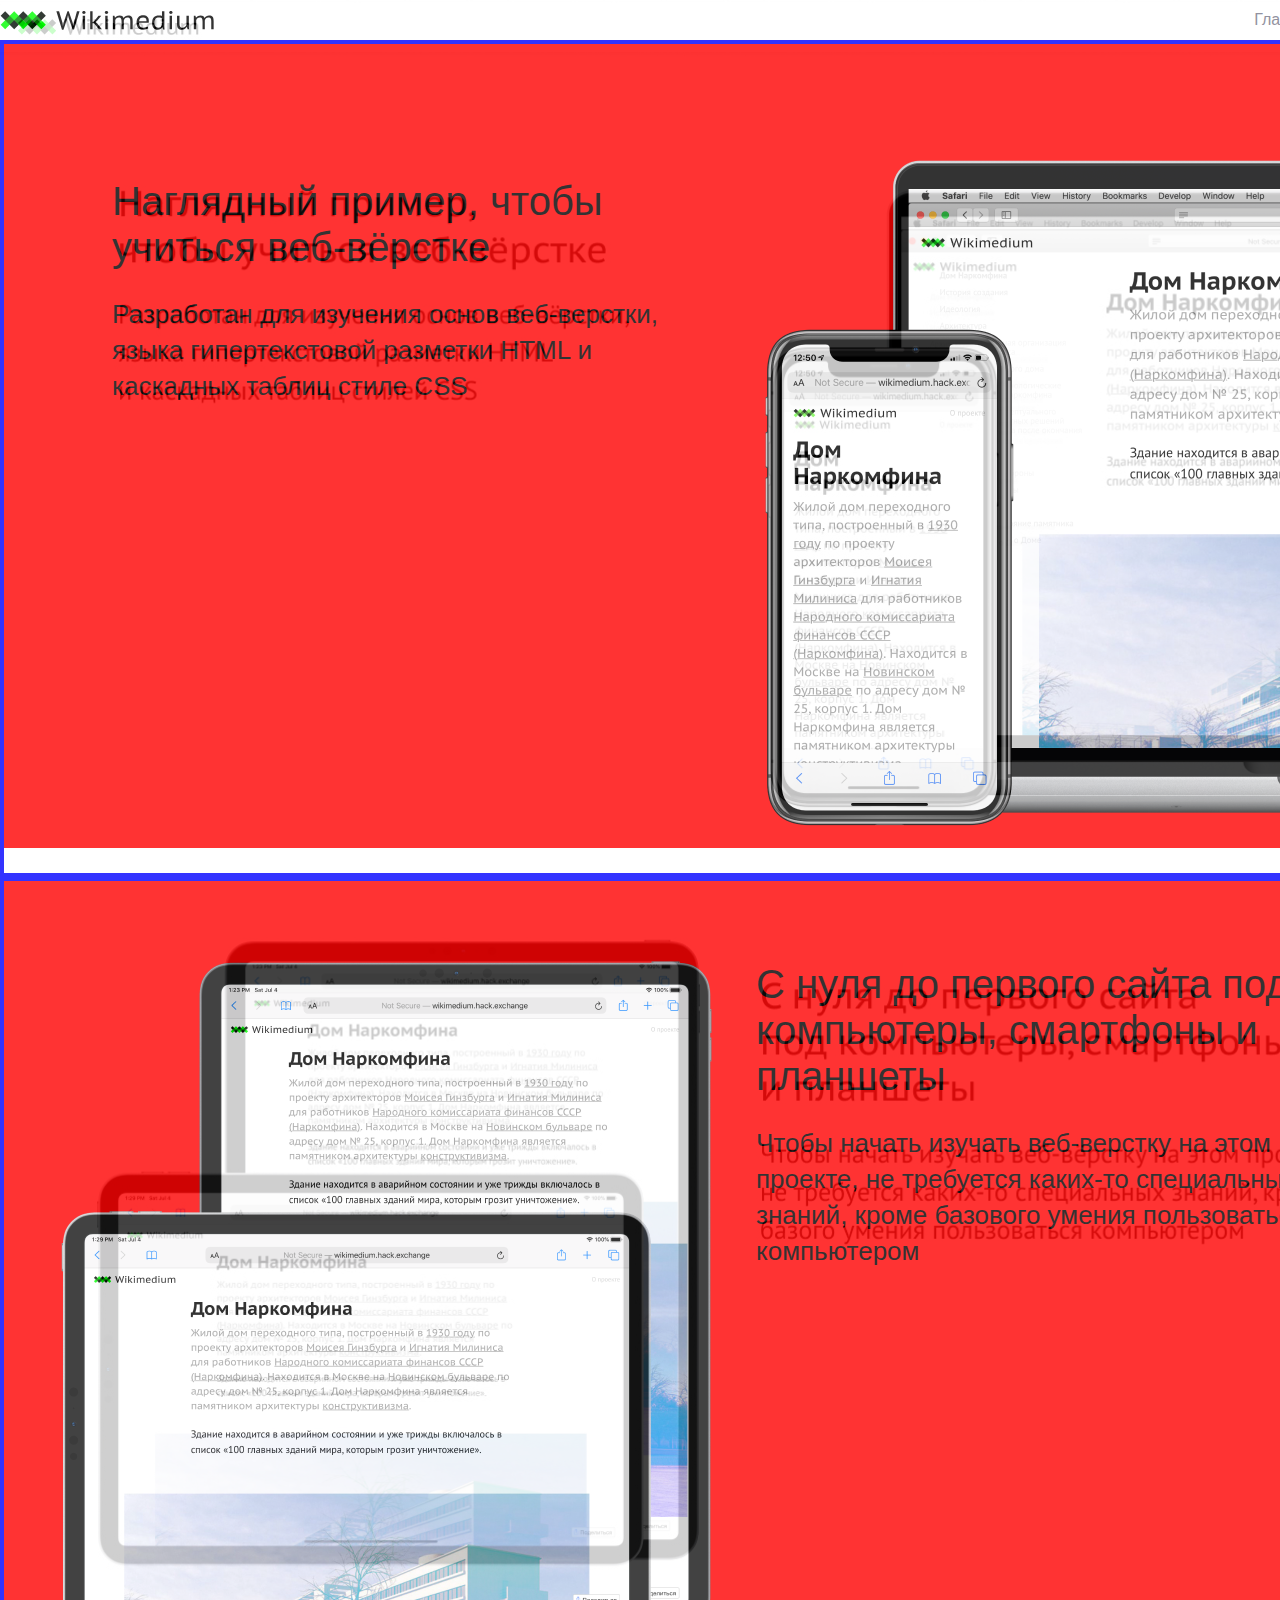
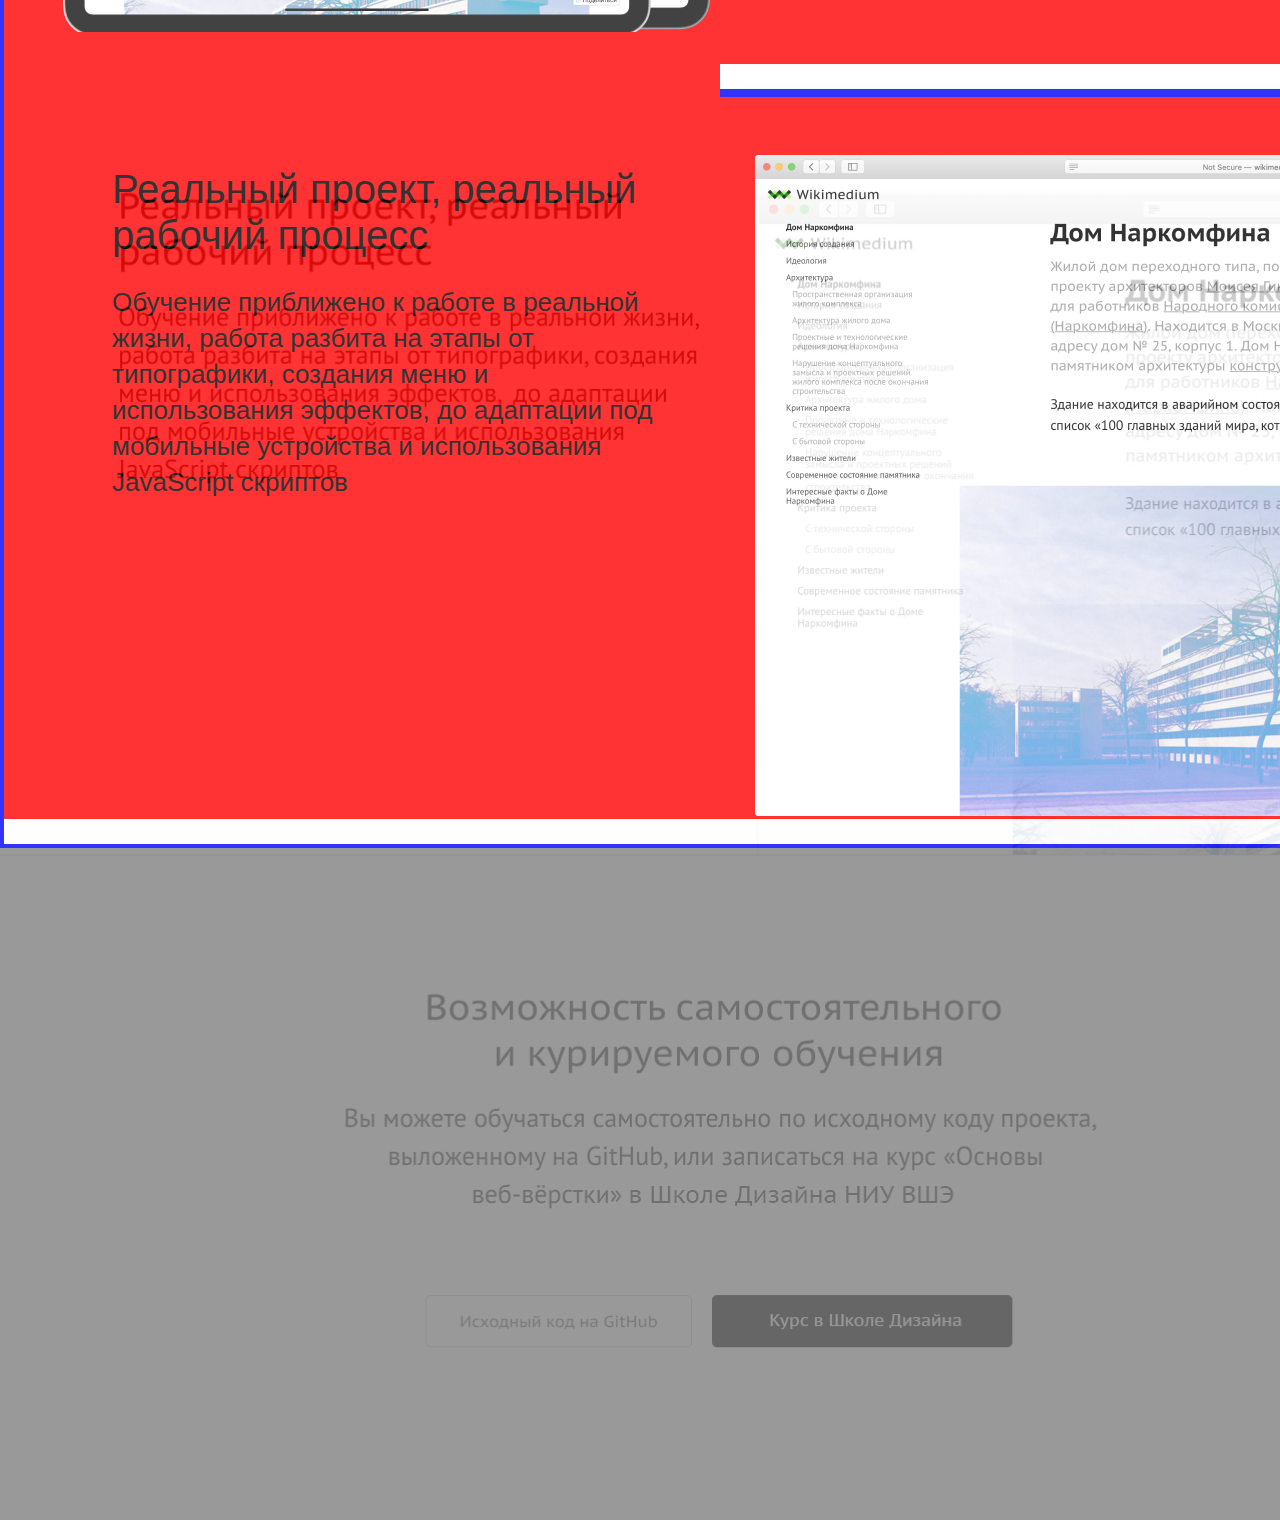
==== about.html @ 5aab0997 "First commit" ====
<!DOCTYPE html>
<html lang="en">
<head>
    <meta charset="UTF-8">
    <meta name="viewport" content="width=device-width, initial-scale=1.0">
    <meta property="og:title" content="Wikimedium">
    <meta property="og:description" content="Проект разработан для мзучения основ веб-верстки, гипертекстовой разметки HTML и каскадных таблиц стилей CSS">
    <meta property="og:image" content="images/narcomfin.jpg">
    <meta property="og:type" content="profile">
    <meta property="og:url" content="">
    <title>О проекте</title>
    <link rel="stylesheet" href="stylesheets/style.css">
    <link rel="stylesheet" href="stylesheets/style.css">
    <link rel="icon" type="image/x-icon" href="images/favicons/favicon.ico" />
    <link rel="icon" type="image/png" href="images/favicons/favicon.png" />
    <style>
        html {
            background: gray;
            display: block;
            height: 3120px;
        }
        body {
            width: 1440px;
            background-color: white;
            display: block;
            margin: 0 auto;
            position: relative;
        }
        body::after {
            position: absolute;
            top: 0;
            left: 0;
            width: 100%;
            height: 3120px;
            content: '';
            background: url(images/1440.png);
            opacity: 0.2;
        }
    </style>
</head>
<body>
    <!-- шапка сайта-->
    <nav class="menubar">
        <img src="images/logo.svg" alt="Логотип сайта викимедиум">
        <ul>
            <li><a href="index.html">Главная</a></li>
            <Li><a href="about.html">О проекте</a></Li>
        </ul>
    </nav>

    <!-- контент-->
    <Section>
       <div>
            <h1>Наглядный пример, чтобы учиться веб-вёрстке</h1>
            <p>Разработан для изучения основ веб-верстки, языка гипертекстовой
            разметки HTML и каскадных таблиц стиле CSS
            </p>
       </div>
       <div>
        <img 
            src="images/about1.png" 
            alt="мокапы айфона и макбука с открытым проектом wikimedium"
        />
       </div>
    </Section>

    <Section>
        <div>
            <img src="images/about2.png" alt="мокапы айфона и макбука с открытым проектом wikimedium">
        </div>
        <div>
            <h1>С нуля до первого сайта под компьютеры, смартфоны и планшеты</h1>
            <p>
            Чтобы начать изучать веб-верстку на этом проекте, не требуется каких-то специальных знаний, кроме базового умения пользоваться компьютером   
            </p>
        </div>
     </Section>

     <Section>
        <div>
             <h1>Реальный проект, реальный рабочий процесс</h1>
             <p>Обучение приближено к работе в реальной жизни, работа разбита на этапы от типографики, создания меню и использования эффектов, до адаптации под мобильные устройства и использования JavaScript скриптов
             </p>
        </div>
        <div>
         <img 
             src="images/about3.png" 
             alt="скрин десктопной версии проекта из браузера"
         />
        </div>
     </Section>
     <!-- AddToAny BEGIN -->
    <div class="a2a_kit a2a_kit_size_32 a2a_default_style">
    <a class="a2a_dd" href="https://www.addtoany.com/share"></a>
    <a class="a2a_button_telegram"></a>
    <a class="a2a_button_skype"></a>
    <a class="a2a_button_vk"></a>
    <a class="a2a_button_odnoklassniki"></a>
    </div>
    <script async src="https://static.addtoany.com/menu/page.js"></script>
    <!-- AddToAny END -->
</body>
</html>
---- stylesheets/style.css ----
@import url('reset.css');
@import url('layout.css');
@import url('sidebar.css');
@import url('menubar.css');
@import url('about.css');
---- stylesheets/style.css ----
@import url('reset.css');
@import url('layout.css');
@import url('sidebar.css');
@import url('menubar.css');
@import url('about.css');
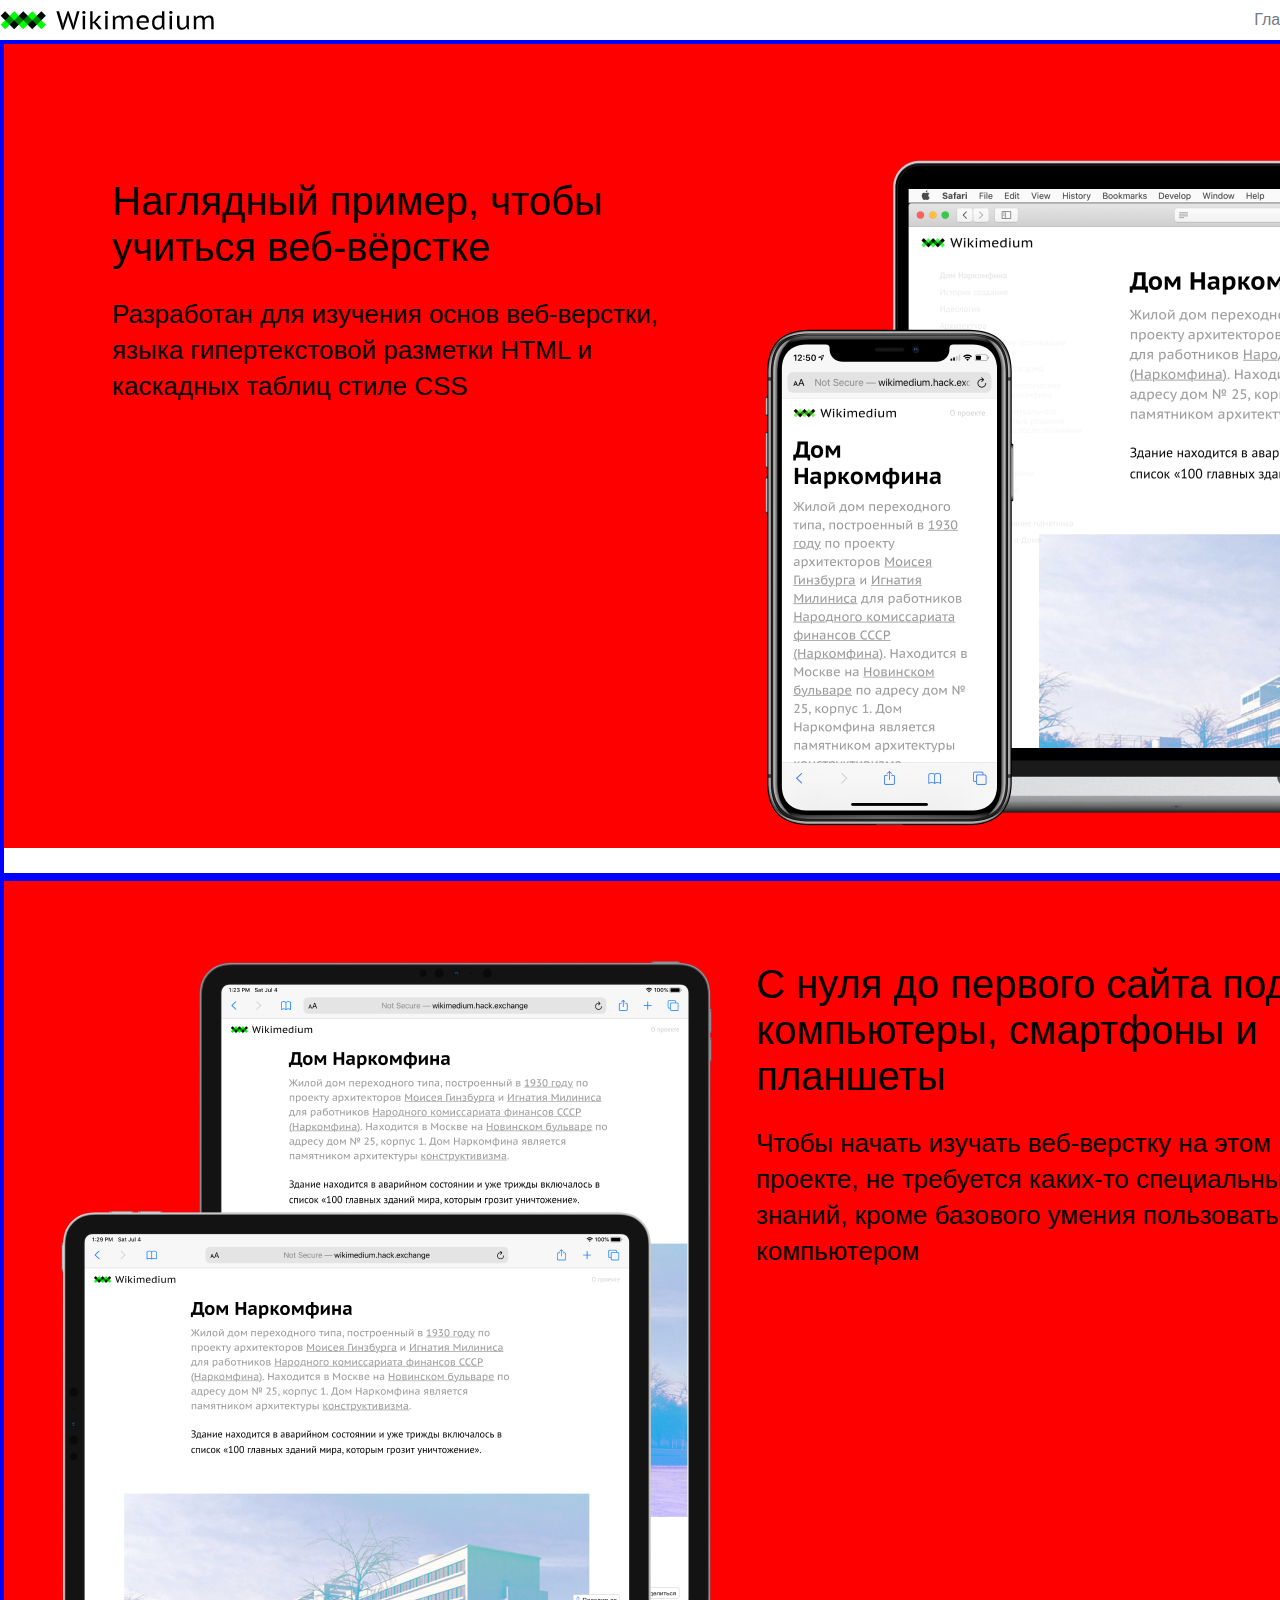
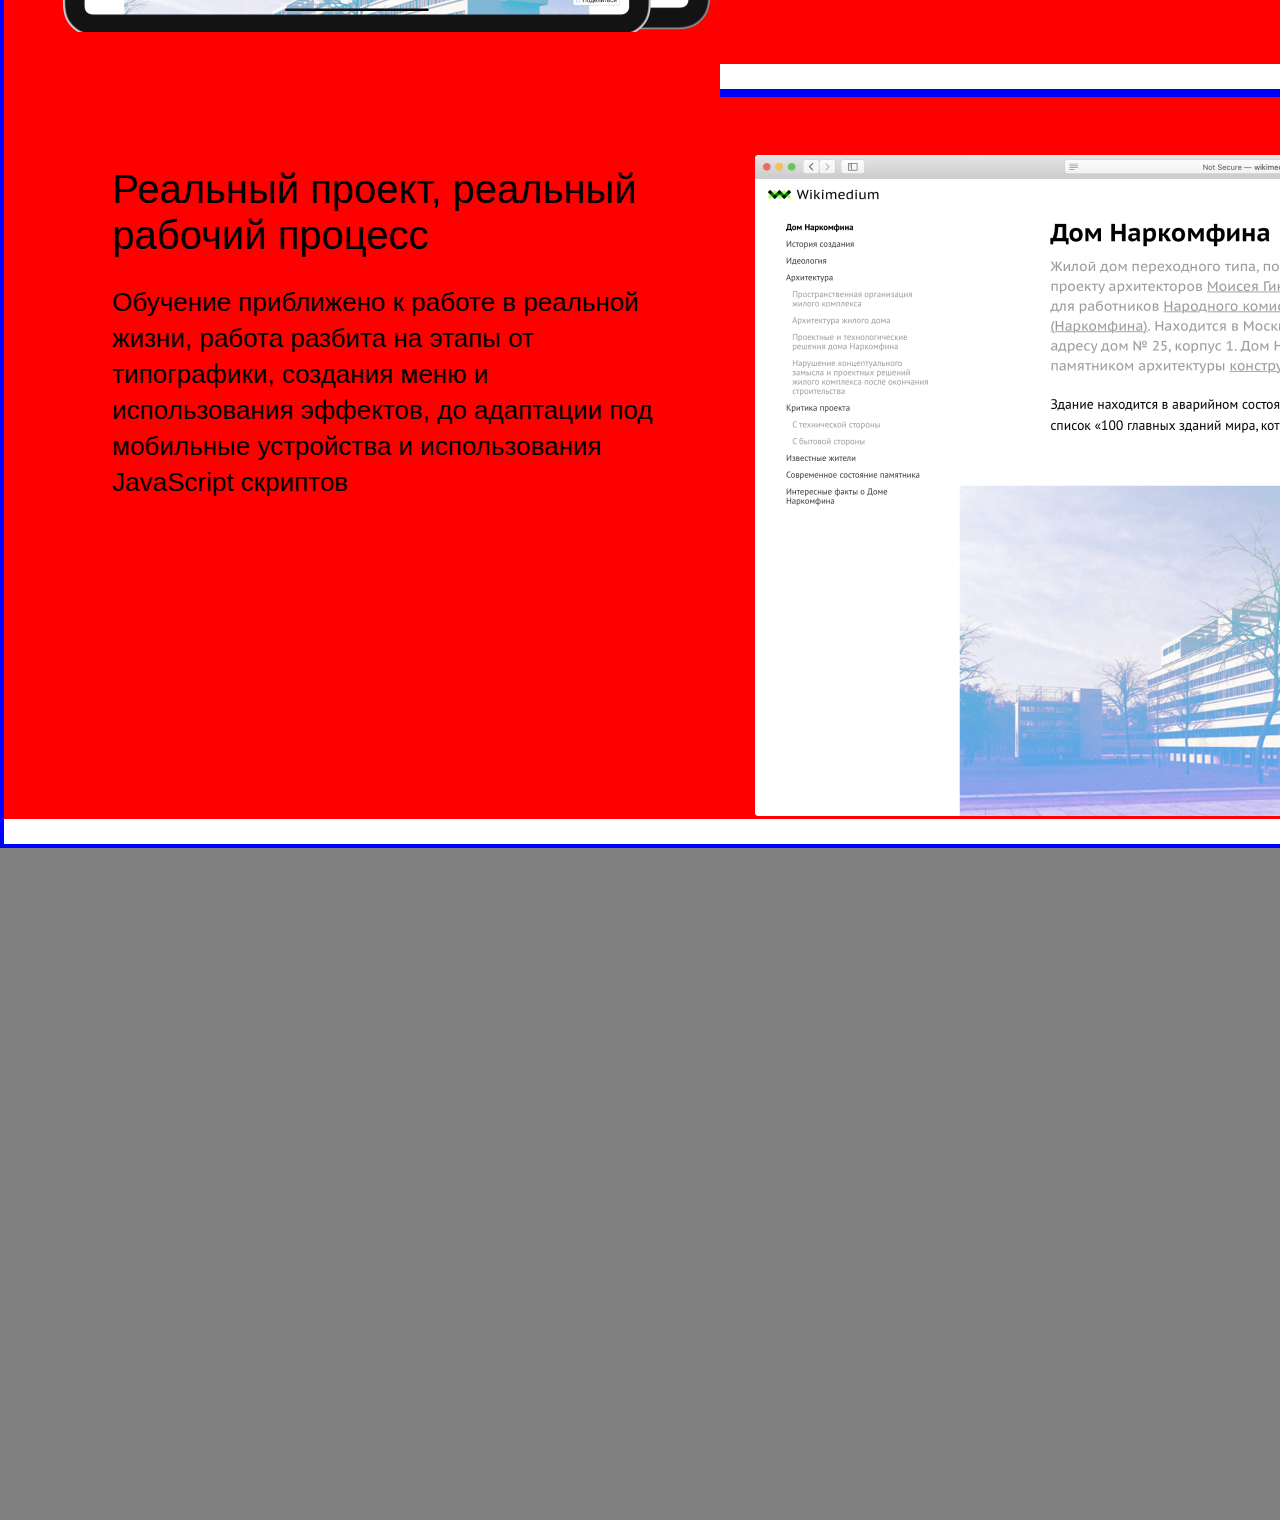
==== commit d635e55f: "Update about.html" ====
--- a/about.html
+++ b/about.html
@@ -26,7 +26,7 @@
             margin: 0 auto;
             position: relative;
         }
-        body::after {
+        /* body::after { 
             position: absolute;
             top: 0;
             left: 0;
@@ -35,7 +35,7 @@
             content: '';
             background: url(images/1440.png);
             opacity: 0.2;
-        }
+        } */
     </style>
 </head>
 <body>
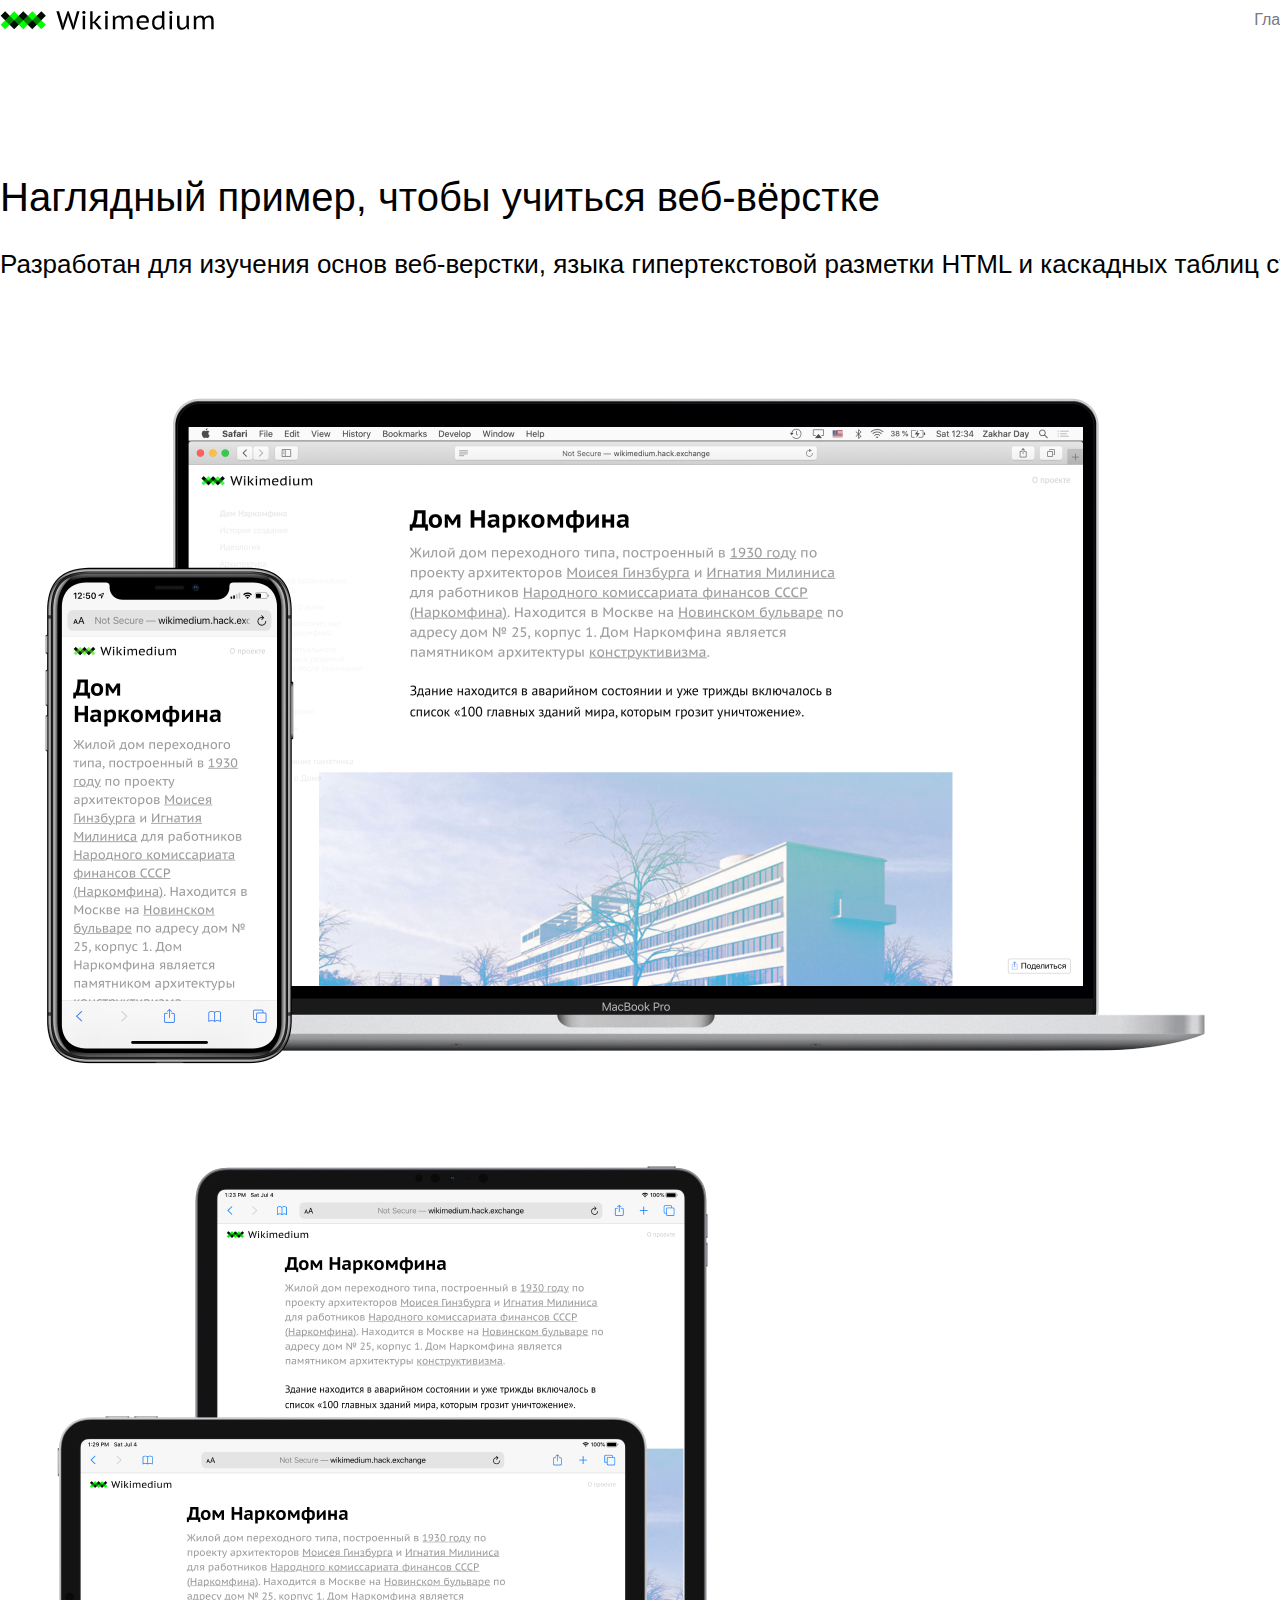
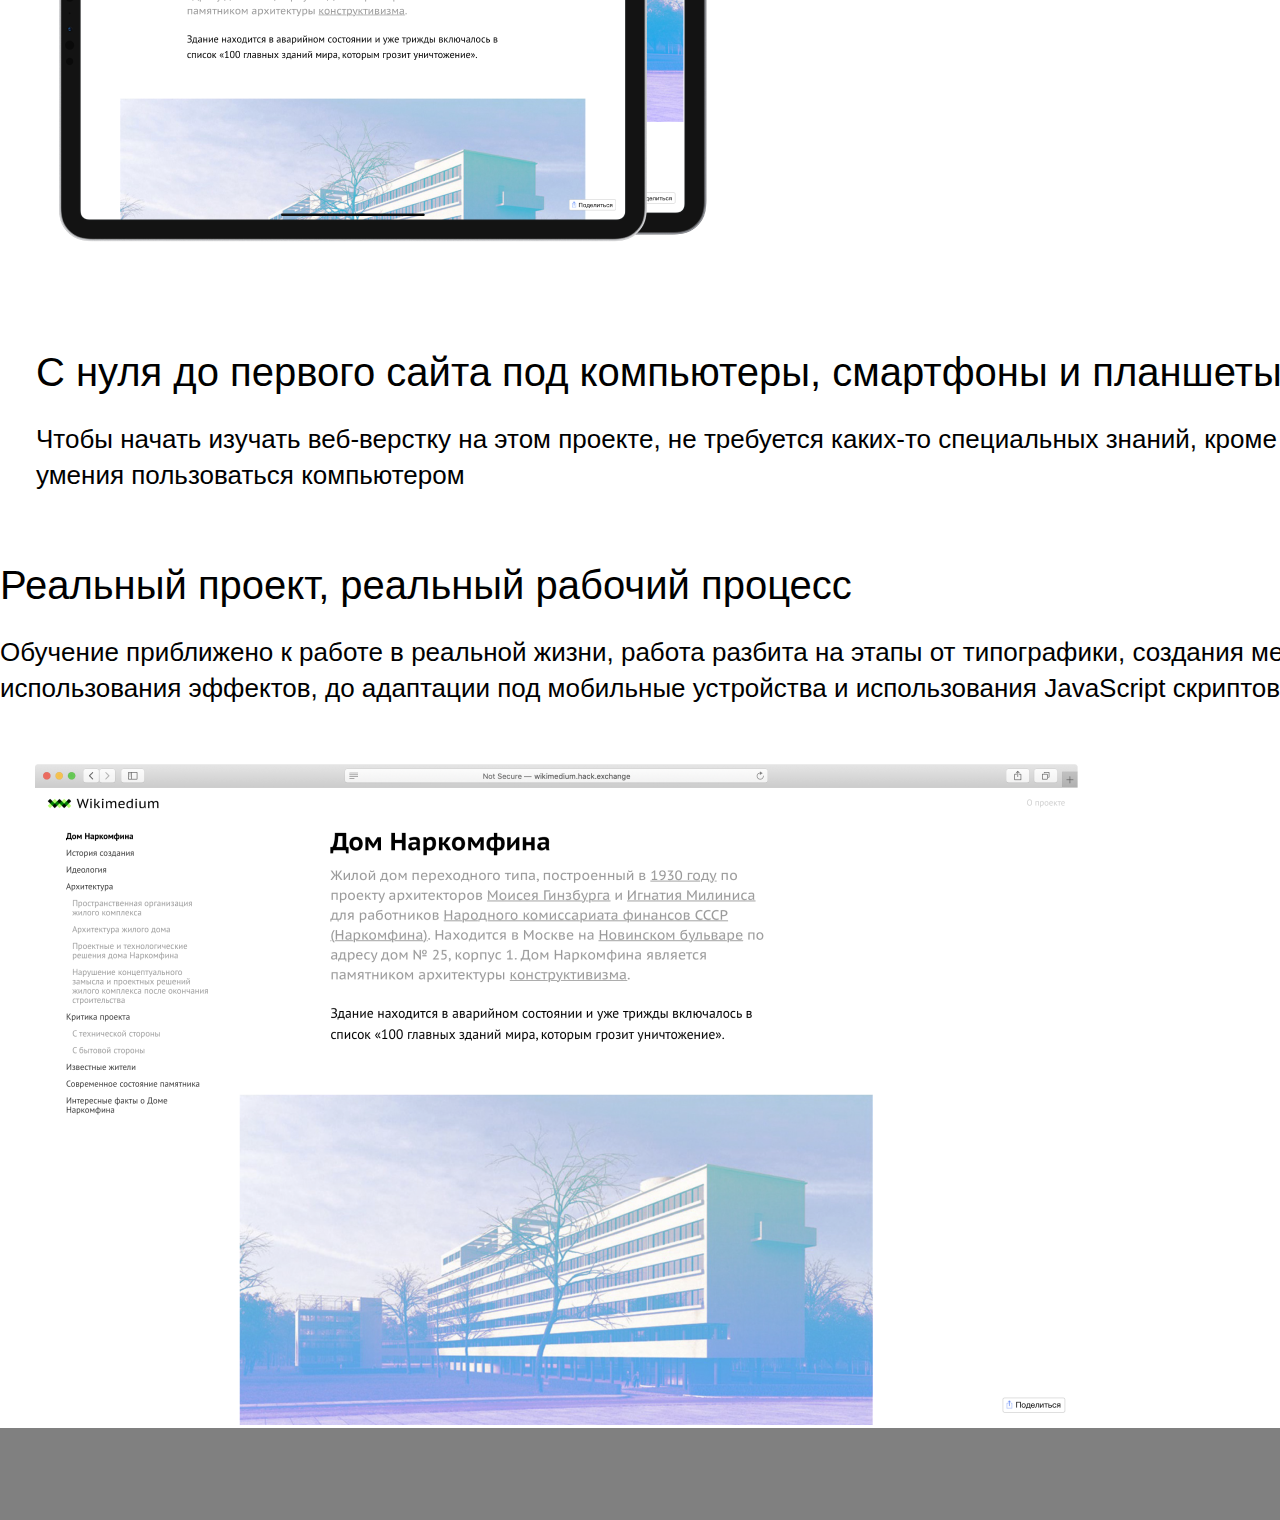
==== commit 3360657e: "meta upd" ====
--- a/about.html
+++ b/about.html
@@ -4,10 +4,10 @@
     <meta charset="UTF-8">
     <meta name="viewport" content="width=device-width, initial-scale=1.0">
     <meta property="og:title" content="Wikimedium">
-    <meta property="og:description" content="Проект разработан для мзучения основ веб-верстки, гипертекстовой разметки HTML и каскадных таблиц стилей CSS">
-    <meta property="og:image" content="images/narcomfin.jpg">
+    <meta property="og:description" content="Проект разработан для bзучения основ веб-верстки, гипертекстовой разметки HTML и каскадных таблиц стилей CSS">
+    <meta property="og:image" content="images/narkomfin.jpg">
     <meta property="og:type" content="profile">
-    <meta property="og:url" content="">
+    <meta property="og:url" content="https://raw.githubusercontent.com/fedorovvdmitry/wikimedium/main/images/narkomfin.jpg">
     <title>О проекте</title>
     <link rel="stylesheet" href="stylesheets/style.css">
     <link rel="stylesheet" href="stylesheets/style.css">
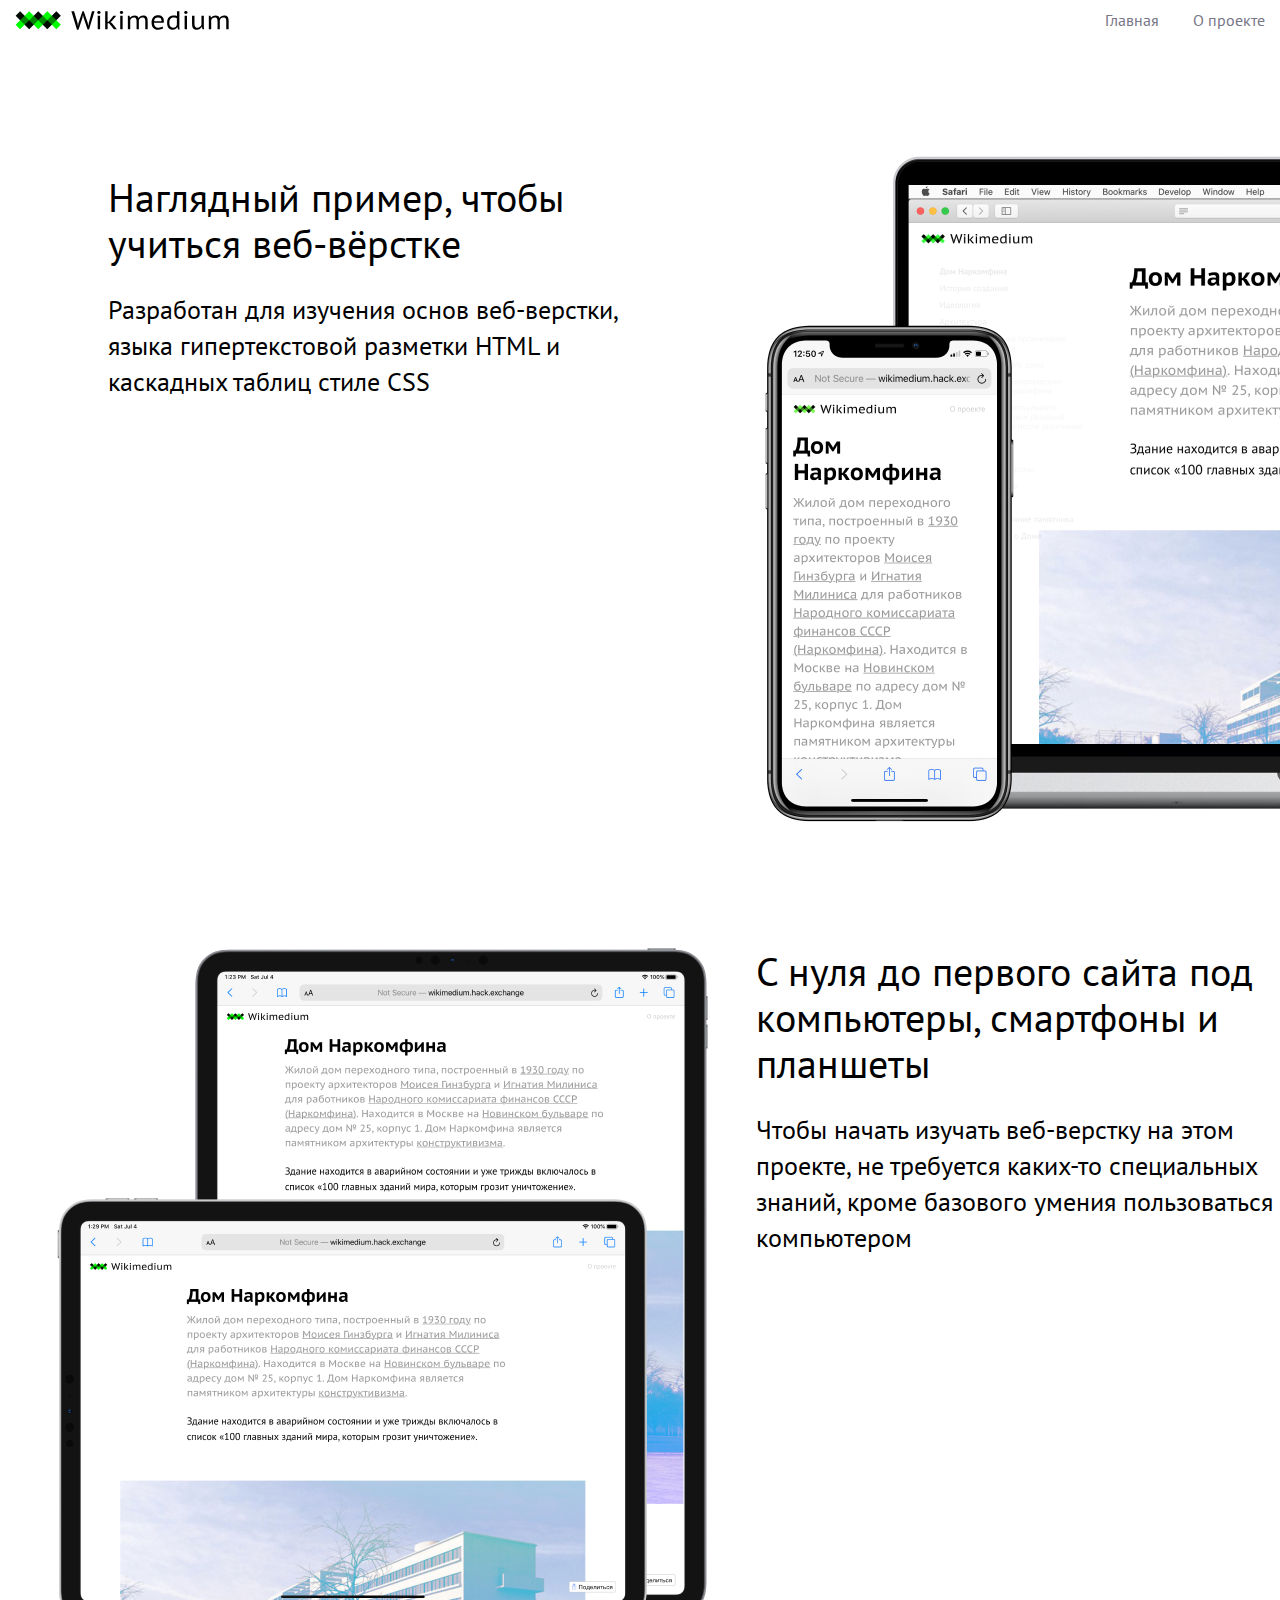
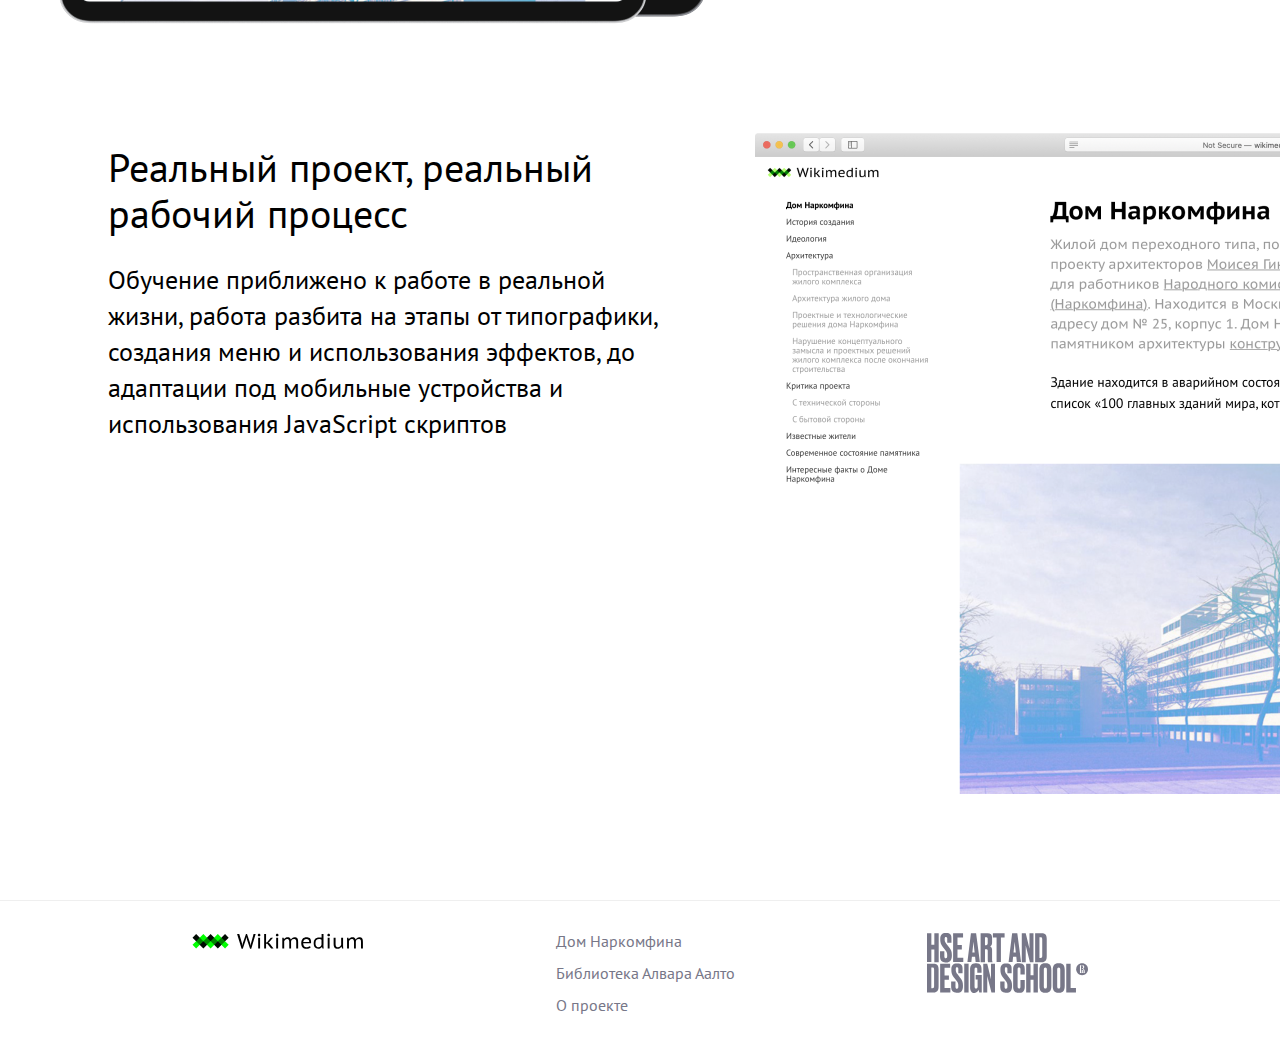
==== commit 439a29b8: "UPD About page" ====
--- a/about.html
+++ b/about.html
@@ -4,7 +4,7 @@
     <meta charset="UTF-8">
     <meta name="viewport" content="width=device-width, initial-scale=1.0">
     <meta property="og:title" content="Wikimedium">
-    <meta property="og:description" content="Проект разработан для bзучения основ веб-верстки, гипертекстовой разметки HTML и каскадных таблиц стилей CSS">
+    <meta property="og:description" content="Проект разработан для изучения основ веб-верстки, гипертекстовой разметки HTML и каскадных таблиц стилей CSS">
     <meta property="og:image" content="images/narkomfin.jpg">
     <meta property="og:type" content="profile">
     <meta property="og:url" content="https://raw.githubusercontent.com/fedorovvdmitry/wikimedium/main/images/narkomfin.jpg">
@@ -14,18 +14,11 @@
     <link rel="icon" type="image/x-icon" href="images/favicons/favicon.ico" />
     <link rel="icon" type="image/png" href="images/favicons/favicon.png" />
     <style>
-        html {
+        /* html {
             background: gray;
             display: block;
             height: 3120px;
-        }
-        body {
-            width: 1440px;
-            background-color: white;
-            display: block;
-            margin: 0 auto;
-            position: relative;
-        }
+        } */
         /* body::after { 
             position: absolute;
             top: 0;
@@ -100,4 +93,15 @@
     <script async src="https://static.addtoany.com/menu/page.js"></script>
     <!-- AddToAny END -->
 </body>
+<footer>
+    <img id="footer_logo" src="images/logo.svg" alt="">
+    <div class="footer_content">
+        <a class="footer_link" href="index.html">Дом Наркомфина</a>
+        <a class="footer_link" href="library.html">Библиотека Алвара Аалто</a>
+        <a class="footer_link" href="about.html">О проекте</a>
+    </div>
+    <a href="https://design.hse.ru/dir/programming">
+        <img id="footer_hse_logo" src="images/hse_logo.svg" alt="Логотип школы дизайна">
+    </a>
+</footer>
 </html>--- a/stylesheets/style.css
+++ b/stylesheets/style.css
@@ -1,5 +1,7 @@
 @import url('reset.css');
+@import url(fonts.css);
 @import url('layout.css');
 @import url('sidebar.css');
 @import url('menubar.css');
 @import url('about.css');
+@import url('responsive.css');
--- a/stylesheets/style.css
+++ b/stylesheets/style.css
@@ -1,5 +1,7 @@
 @import url('reset.css');
+@import url(fonts.css);
 @import url('layout.css');
 @import url('sidebar.css');
 @import url('menubar.css');
 @import url('about.css');
+@import url('responsive.css');
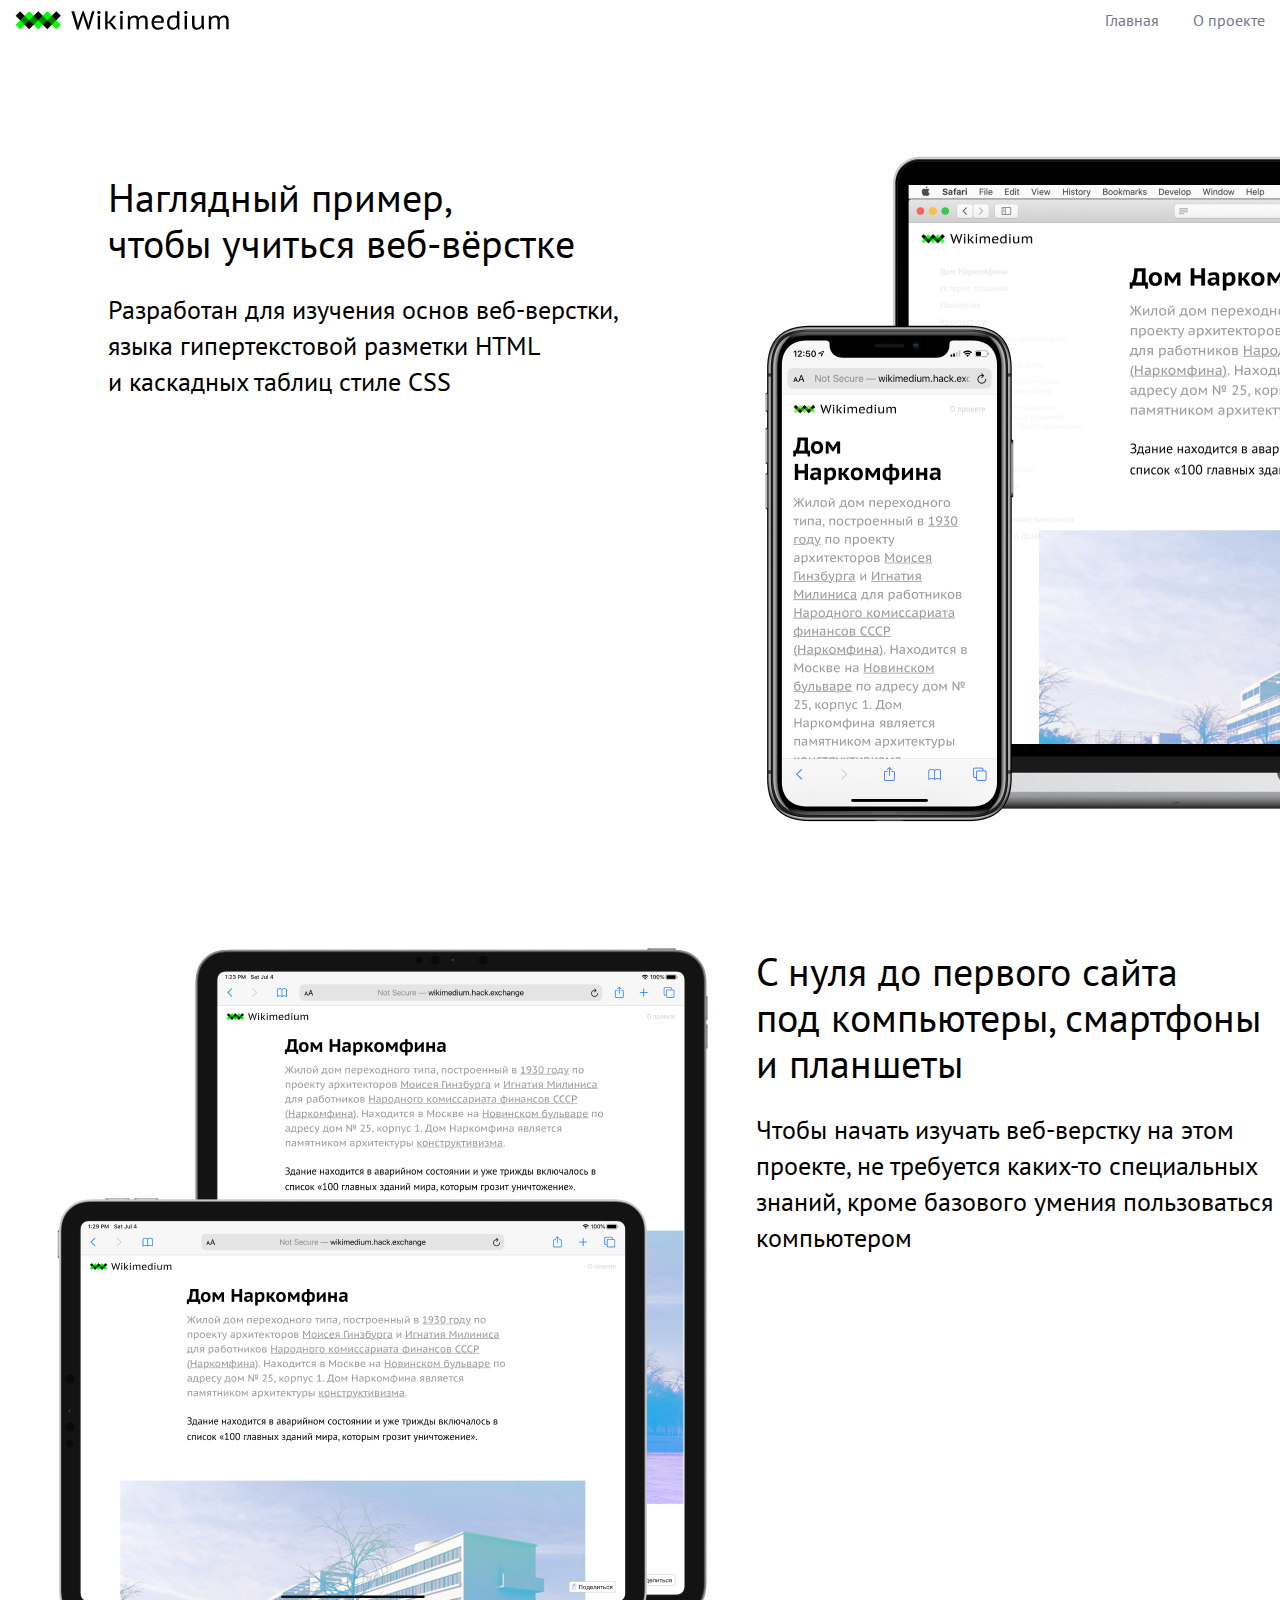
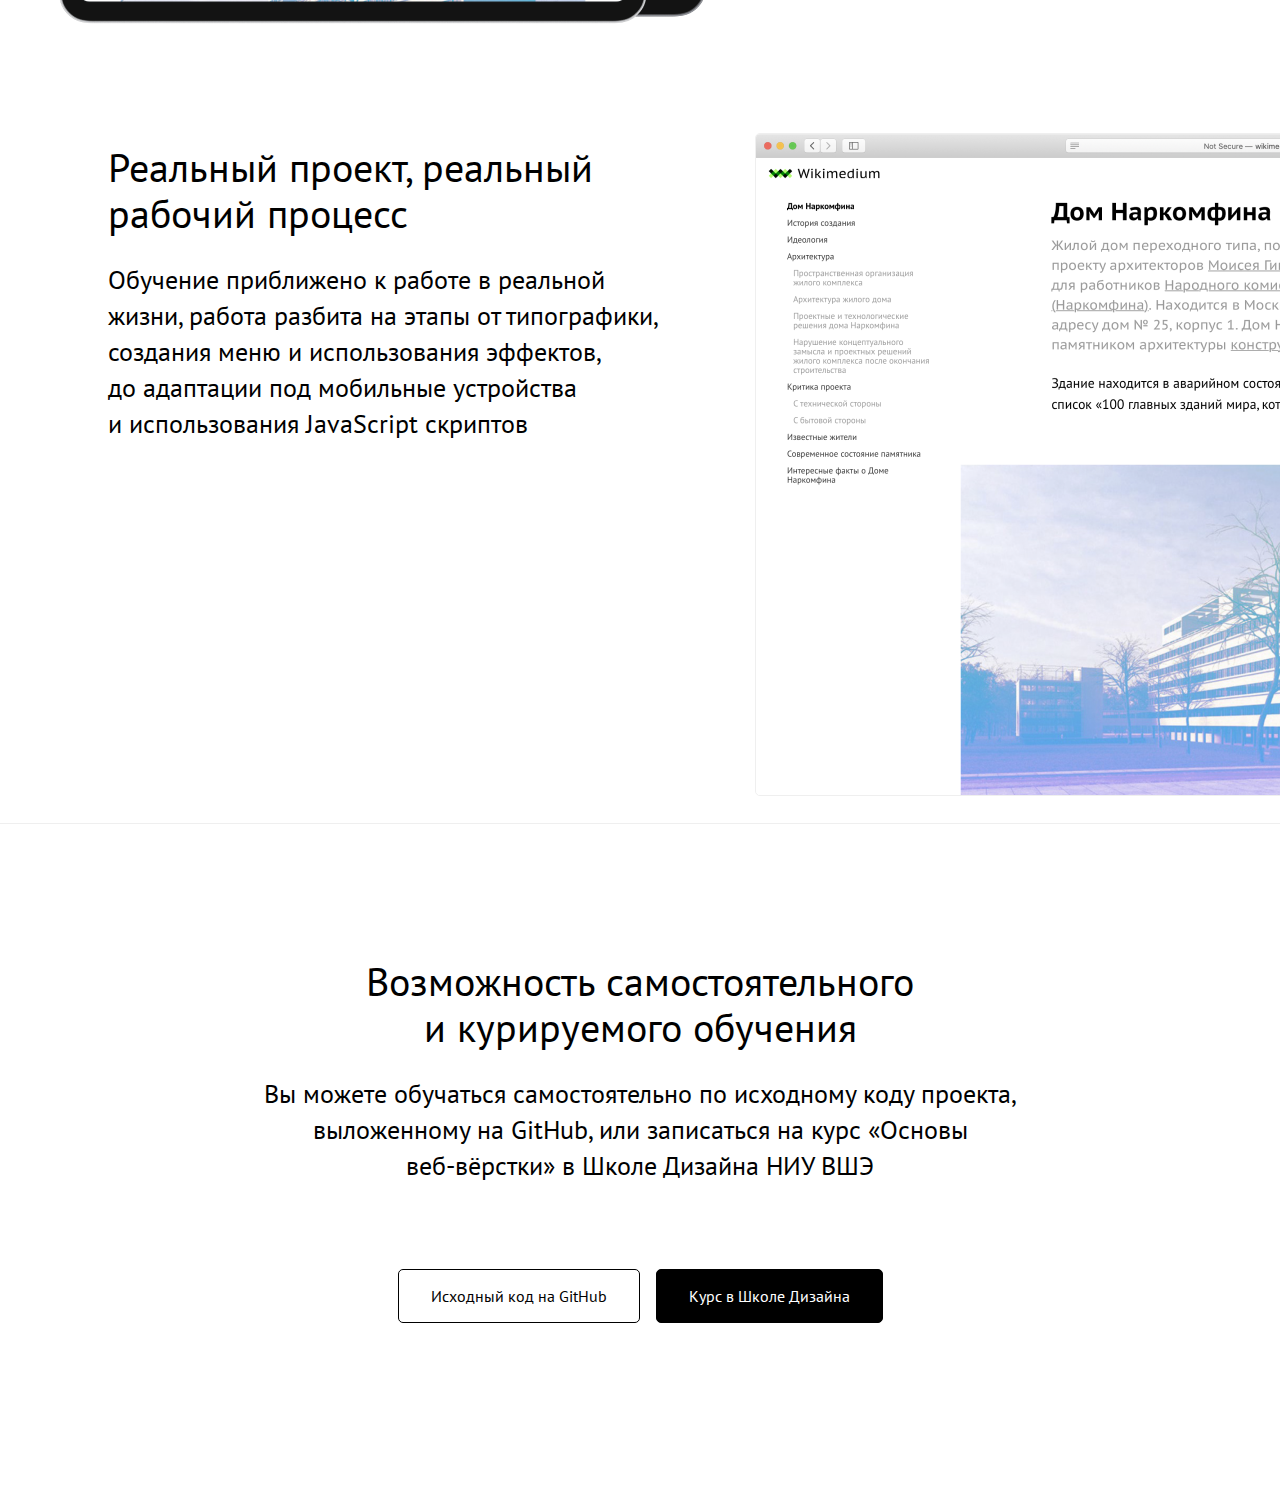
==== commit fa9a06b9: "UPD index" ====
--- a/about.html
+++ b/about.html
@@ -44,9 +44,8 @@
     <!-- контент-->
     <Section>
        <div>
-            <h1>Наглядный пример, чтобы учиться веб-вёрстке</h1>
-            <p>Разработан для изучения основ веб-верстки, языка гипертекстовой
-            разметки HTML и каскадных таблиц стиле CSS
+            <h1>Наглядный пример,<br>чтобы учиться веб-вёрстке</h1>
+            <p>Разработан для изучения основ веб-верстки,<br>языка гипертекстовой разметки HTML<br>и каскадных таблиц стиле CSS
             </p>
        </div>
        <div>
@@ -62,7 +61,7 @@
             <img src="images/about2.png" alt="мокапы айфона и макбука с открытым проектом wikimedium">
         </div>
         <div>
-            <h1>С нуля до первого сайта под компьютеры, смартфоны и планшеты</h1>
+            <h1>С нуля до первого сайта<br>под компьютеры, смартфоны<br>и планшеты</h1>
             <p>
             Чтобы начать изучать веб-верстку на этом проекте, не требуется каких-то специальных знаний, кроме базового умения пользоваться компьютером   
             </p>
@@ -72,36 +71,33 @@
      <Section>
         <div>
              <h1>Реальный проект, реальный рабочий процесс</h1>
-             <p>Обучение приближено к работе в реальной жизни, работа разбита на этапы от типографики, создания меню и использования эффектов, до адаптации под мобильные устройства и использования JavaScript скриптов
+             <p>Обучение приближено к работе в реальной жизни, работа разбита на этапы от типографики, создания меню и использования эффектов,<br>до адаптации под мобильные устройства<br>и использования JavaScript скриптов
              </p>
         </div>
         <div>
-         <img 
+         <img class="img_border"
              src="images/about3.png" 
              alt="скрин десктопной версии проекта из браузера"
          />
         </div>
      </Section>
+     <section class="footer_about">
+        <h1>Возможность самостоятельного<br>и курируемого обучения</h1>
+        <p>Вы можете обучаться самостоятельно по исходному коду проекта,<br>выложенному на GitHub, или записаться на курс «Основы<br>веб-вёрстки» в Школе Дизайна НИУ ВШЭ</p>
+        <div>
+            <a class="button_white" href="https://github.com/fedorovvdmitry/wikimedium/" target="_blank">Исходный код на GitHub</a>
+            <a class="button_black" href="https://design.hse.ru/dir/programming" target="_blank">Курс в Школе Дизайна</a>
+        </div>
+     </section>
      <!-- AddToAny BEGIN -->
-    <div class="a2a_kit a2a_kit_size_32 a2a_default_style">
+    <!-- <div class="a2a_kit a2a_kit_size_32 a2a_default_style">
     <a class="a2a_dd" href="https://www.addtoany.com/share"></a>
     <a class="a2a_button_telegram"></a>
     <a class="a2a_button_skype"></a>
     <a class="a2a_button_vk"></a>
     <a class="a2a_button_odnoklassniki"></a>
     </div>
-    <script async src="https://static.addtoany.com/menu/page.js"></script>
+    <script async src="https://static.addtoany.com/menu/page.js"></script> -->
     <!-- AddToAny END -->
 </body>
-<footer>
-    <img id="footer_logo" src="images/logo.svg" alt="">
-    <div class="footer_content">
-        <a class="footer_link" href="index.html">Дом Наркомфина</a>
-        <a class="footer_link" href="library.html">Библиотека Алвара Аалто</a>
-        <a class="footer_link" href="about.html">О проекте</a>
-    </div>
-    <a href="https://design.hse.ru/dir/programming">
-        <img id="footer_hse_logo" src="images/hse_logo.svg" alt="Логотип школы дизайна">
-    </a>
-</footer>
 </html>